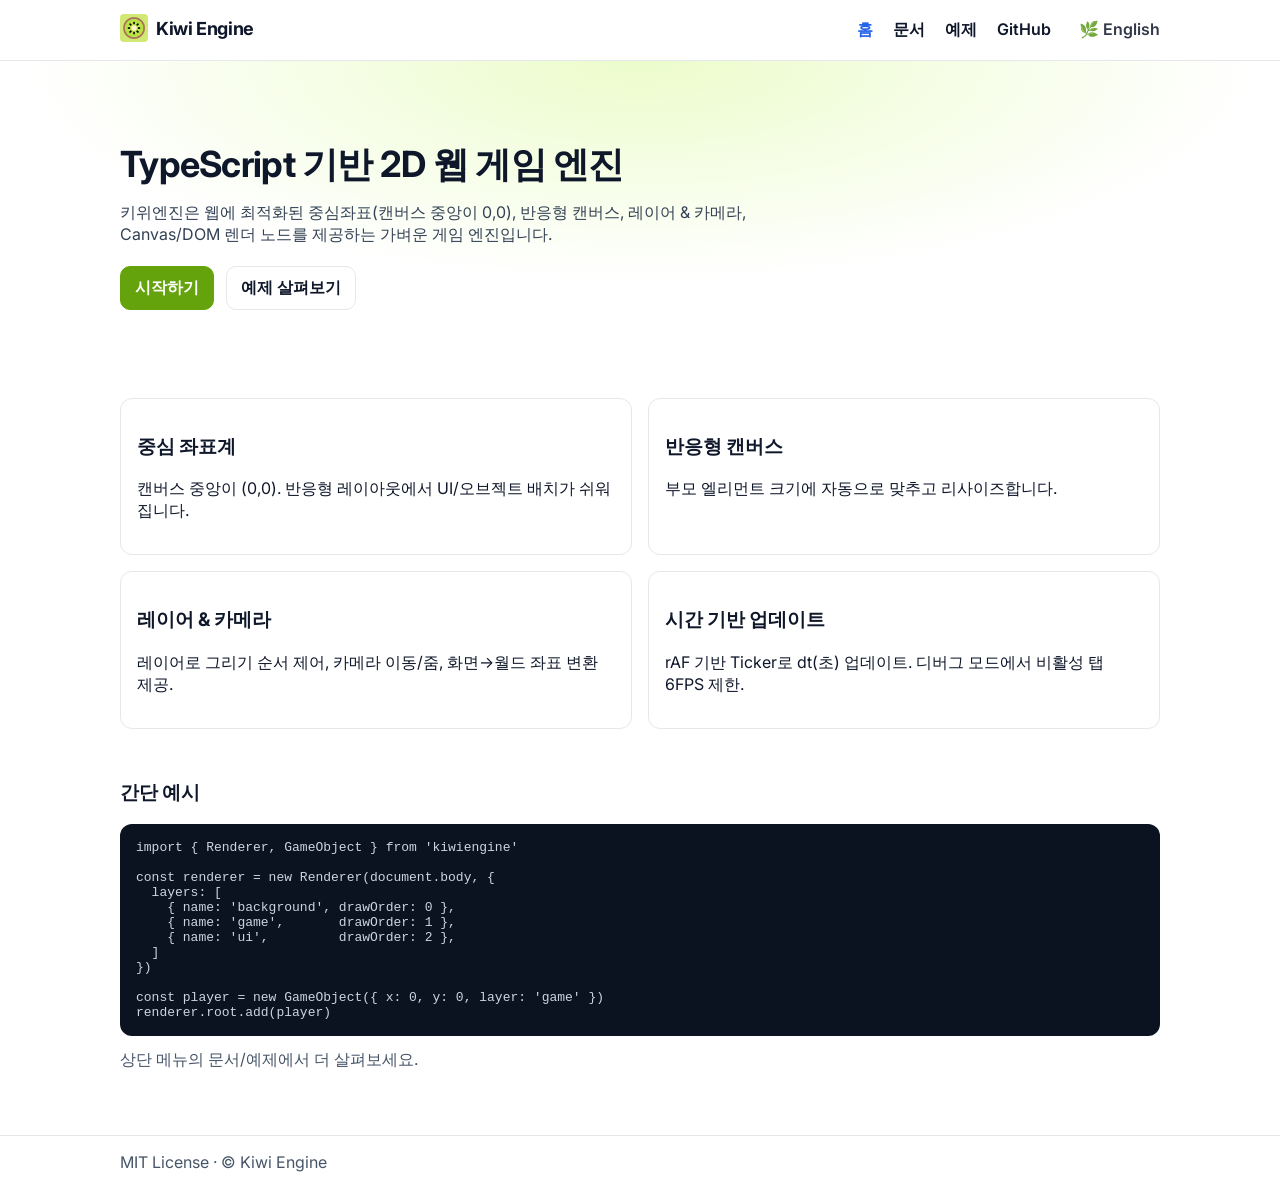
==== ko/index.html @ 09839c71 "Add initial project structure with HTML, CSS, JS, and demo files - Created .gitignore to exclude bui" ====
<!doctype html>
<html lang="ko">
<head>
  <meta charset="utf-8" />
  <meta name="viewport" content="width=device-width, initial-scale=1" />
  <title>키위엔진 | Kiwi Engine</title>
  <meta name="description" content="TypeScript 기반 2D 웹 게임 엔진, 키위엔진 (Kiwi Engine)" />
  <link rel="preconnect" href="https://fonts.googleapis.com">
  <link rel="preconnect" href="https://fonts.gstatic.com" crossorigin>
  <link href="https://fonts.googleapis.com/css2?family=Inter:wght@400;600;700&display=swap" rel="stylesheet">
  <link rel="stylesheet" href="/styles.css" />
</head>
<body>
  <header class="site-header">
    <div class="container">
      <h1 class="logo"><a href="/ko/index.html"><img src="/logo.png" alt="Kiwi Engine 로고"> <span>Kiwi Engine</span></a></h1>
      <nav class="nav">
        <a href="/ko/index.html">홈</a>
        <a href="/ko/pages/docs.html">문서</a>
        <a href="/ko/pages/examples.html">예제</a>
        <a href="https://github.com/kiwiengine/kiwiengine" target="_blank" rel="noopener">GitHub</a>
        <a class="lang" href="/index.html" hreflang="en" title="English">English</a>
      </nav>
    </div>
  </header>

  <main>
    <section class="hero">
      <div class="container">
        <h2>TypeScript 기반 2D 웹 게임 엔진</h2>
        <p>
          키위엔진은 웹에 최적화된 중심좌표(캔버스 중앙이 0,0), 반응형 캔버스, 레이어 & 카메라,
          Canvas/DOM 렌더 노드를 제공하는 가벼운 게임 엔진입니다.
        </p>
        <div class="cta">
          <a class="btn primary" href="/ko/pages/docs.html">시작하기</a>
          <a class="btn" href="/ko/pages/examples.html">예제 살펴보기</a>
        </div>
      </div>
    </section>

    <section class="features">
      <div class="container grid">
        <div class="card">
          <h3>중심 좌표계</h3>
          <p>캔버스 중앙이 (0,0). 반응형 레이아웃에서 UI/오브젝트 배치가 쉬워집니다.</p>
        </div>
        <div class="card">
          <h3>반응형 캔버스</h3>
          <p>부모 엘리먼트 크기에 자동으로 맞추고 리사이즈합니다.</p>
        </div>
        <div class="card">
          <h3>레이어 & 카메라</h3>
          <p>레이어로 그리기 순서 제어, 카메라 이동/줌, 화면→월드 좌표 변환 제공.</p>
        </div>
        <div class="card">
          <h3>시간 기반 업데이트</h3>
          <p>rAF 기반 Ticker로 dt(초) 업데이트. 디버그 모드에서 비활성 탭 6FPS 제한.</p>
        </div>
      </div>
    </section>

    <section class="code">
      <div class="container">
        <h3>간단 예시</h3>
        <pre><code class="lang-ts">import { Renderer, GameObject } from 'kiwiengine'

const renderer = new Renderer(document.body, {
  layers: [
    { name: 'background', drawOrder: 0 },
    { name: 'game',       drawOrder: 1 },
    { name: 'ui',         drawOrder: 2 },
  ]
})

const player = new GameObject({ x: 0, y: 0, layer: 'game' })
renderer.root.add(player)
</code></pre>
        <p class="hint">상단 메뉴의 문서/예제에서 더 살펴보세요.</p>
      </div>
    </section>
  </main>

  <footer class="site-footer">
    <div class="container">
      <span>MIT License · © Kiwi Engine</span>
    </div>
  </footer>

  <script src="/script.js" defer></script>
</body>
</html>
---- styles.css ----
* { box-sizing: border-box; }
html, body { height: 100%; }
body {
  margin: 0;
  font-family: Inter, system-ui, -apple-system, Segoe UI, Roboto, Helvetica, Arial, "Apple Color Emoji", "Segoe UI Emoji";
  color: #0f172a;
  background: #ffffff;
}
.container { max-width: 1080px; margin: 0 auto; padding: 0 20px; }
.site-header { position: sticky; top: 0; background: rgba(255,255,255,0.85); backdrop-filter: saturate(180%) blur(8px); border-bottom: 1px solid #e5e7eb; z-index: 10; }
.site-header .container { display: flex; align-items: center; justify-content: space-between; height: 60px; }
.logo { font-size: 18px; margin: 0; font-weight: 700; letter-spacing: -0.02em; }
.logo a { display: inline-flex; align-items: center; gap: 8px; color: inherit; text-decoration: none; }
.logo img { height: 28px; width: auto; display: block; border-radius: 4px; }
.nav a { color: #0f172a; text-decoration: none; margin-left: 16px; font-weight: 600; }
.nav a:hover { color: #65a30d; }
.nav a.lang { margin-left: 24px; opacity: 0.85; }
.nav a.lang::before { content: '🌿 '; }
.hero { padding: 80px 0 56px; background: radial-gradient(80% 120% at 50% 0%, #ecfccb 0%, rgba(255,255,255,0) 60%); }
.hero h2 { font-size: 36px; margin: 0 0 12px; letter-spacing: -0.02em; }
.hero p { margin: 0 0 20px; color: #334155; max-width: 720px; }
.cta { display: flex; gap: 12px; }
.btn { display: inline-block; padding: 10px 14px; border-radius: 10px; border: 1px solid #e5e7eb; text-decoration: none; color: #0f172a; font-weight: 600; background: #fff; }
.btn.primary { background: #65a30d; color: #fff; border-color: #65a30d; }
.btn:hover { box-shadow: 0 1px 2px rgba(0,0,0,0.05), 0 4px 14px rgba(101,163,13,0.25); }
.features { padding: 32px 0 8px; }
.grid { display: grid; grid-template-columns: repeat(2, minmax(0, 1fr)); gap: 16px; }
@media (max-width: 720px) { .grid { grid-template-columns: 1fr; } }
.card { border: 1px solid #e5e7eb; border-radius: 12px; padding: 16px; background: #fff; }
.code { padding: 24px 0 48px; }
.code pre { background: #0b1220; color: #cbd5e1; padding: 16px; border-radius: 12px; overflow: auto; }
.code .hint { color: #475569; margin-top: 10px; }
.site-footer { border-top: 1px solid #e5e7eb; padding: 16px 0; color: #475569; }
.list { list-style: none; padding: 0; margin: 0; display: grid; gap: 12px; }
.list a { text-decoration: none; color: #0f172a; }
.list a:hover { color: #65a30d; }
.page { padding: 28px 0 40px; }
.page h2 { margin: 0 0 8px; }
.page .lead { color: #334155; margin: 0 0 16px; }
.page .section { margin: 28px 0; }
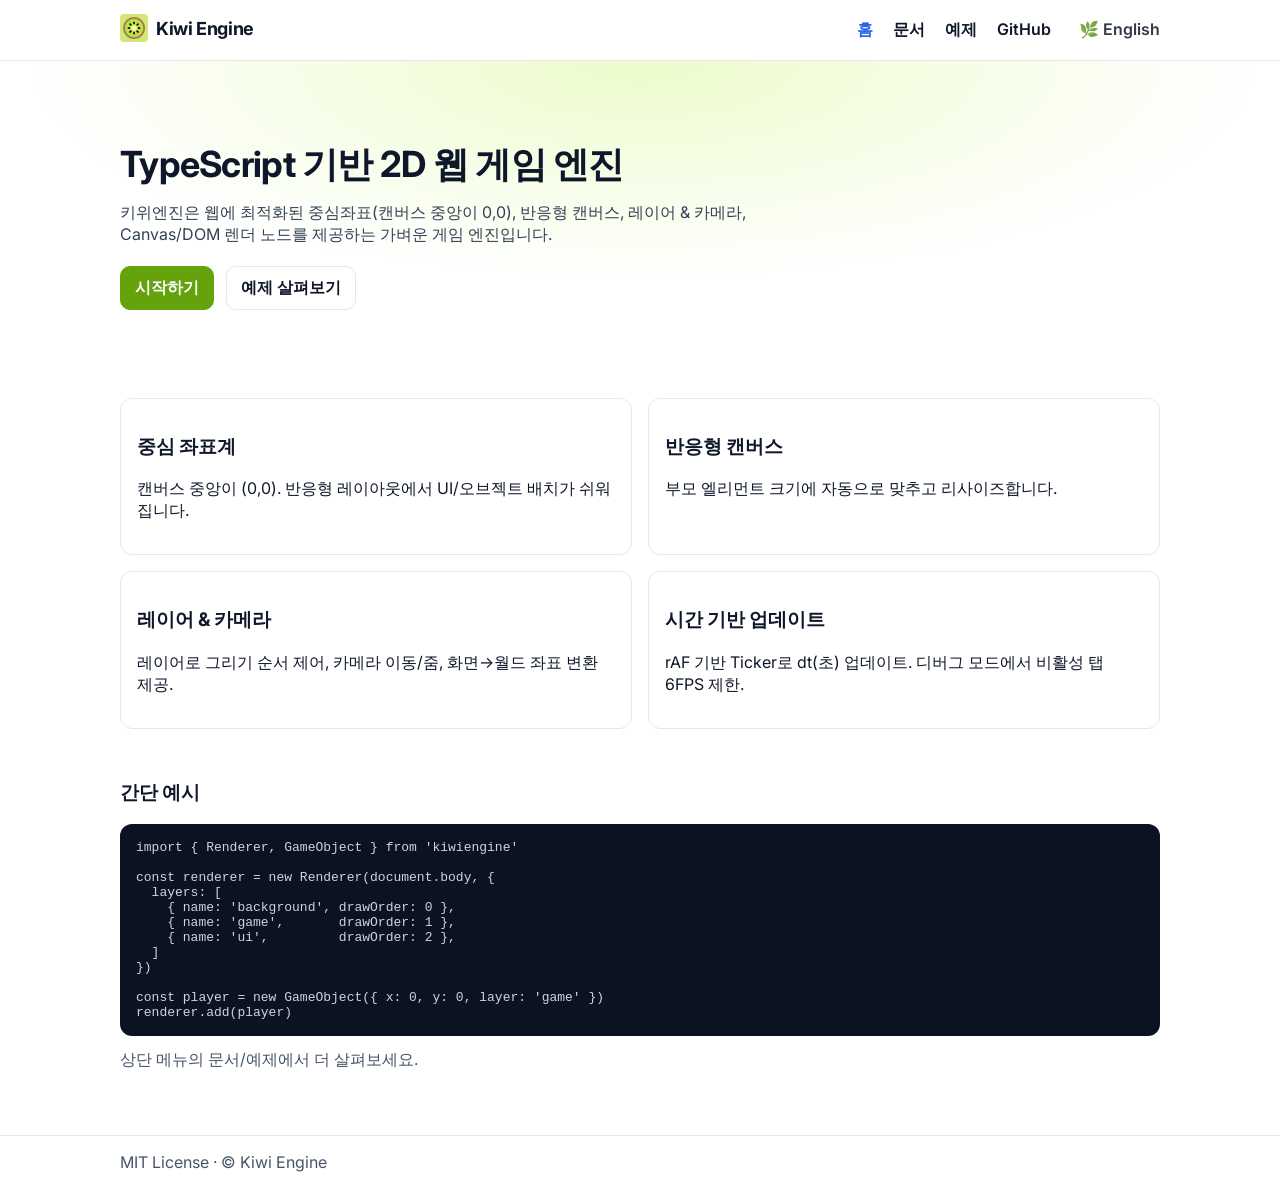
==== commit 0ce950e9: "Refactor GameObject addition in documentation to use renderer directly instead of renderer.root for " ====
--- a/ko/index.html
+++ b/ko/index.html
@@ -74,7 +74,7 @@
 })
 
 const player = new GameObject({ x: 0, y: 0, layer: 'game' })
-renderer.root.add(player)
+renderer.add(player)
 </code></pre>
         <p class="hint">상단 메뉴의 문서/예제에서 더 살펴보세요.</p>
       </div>
